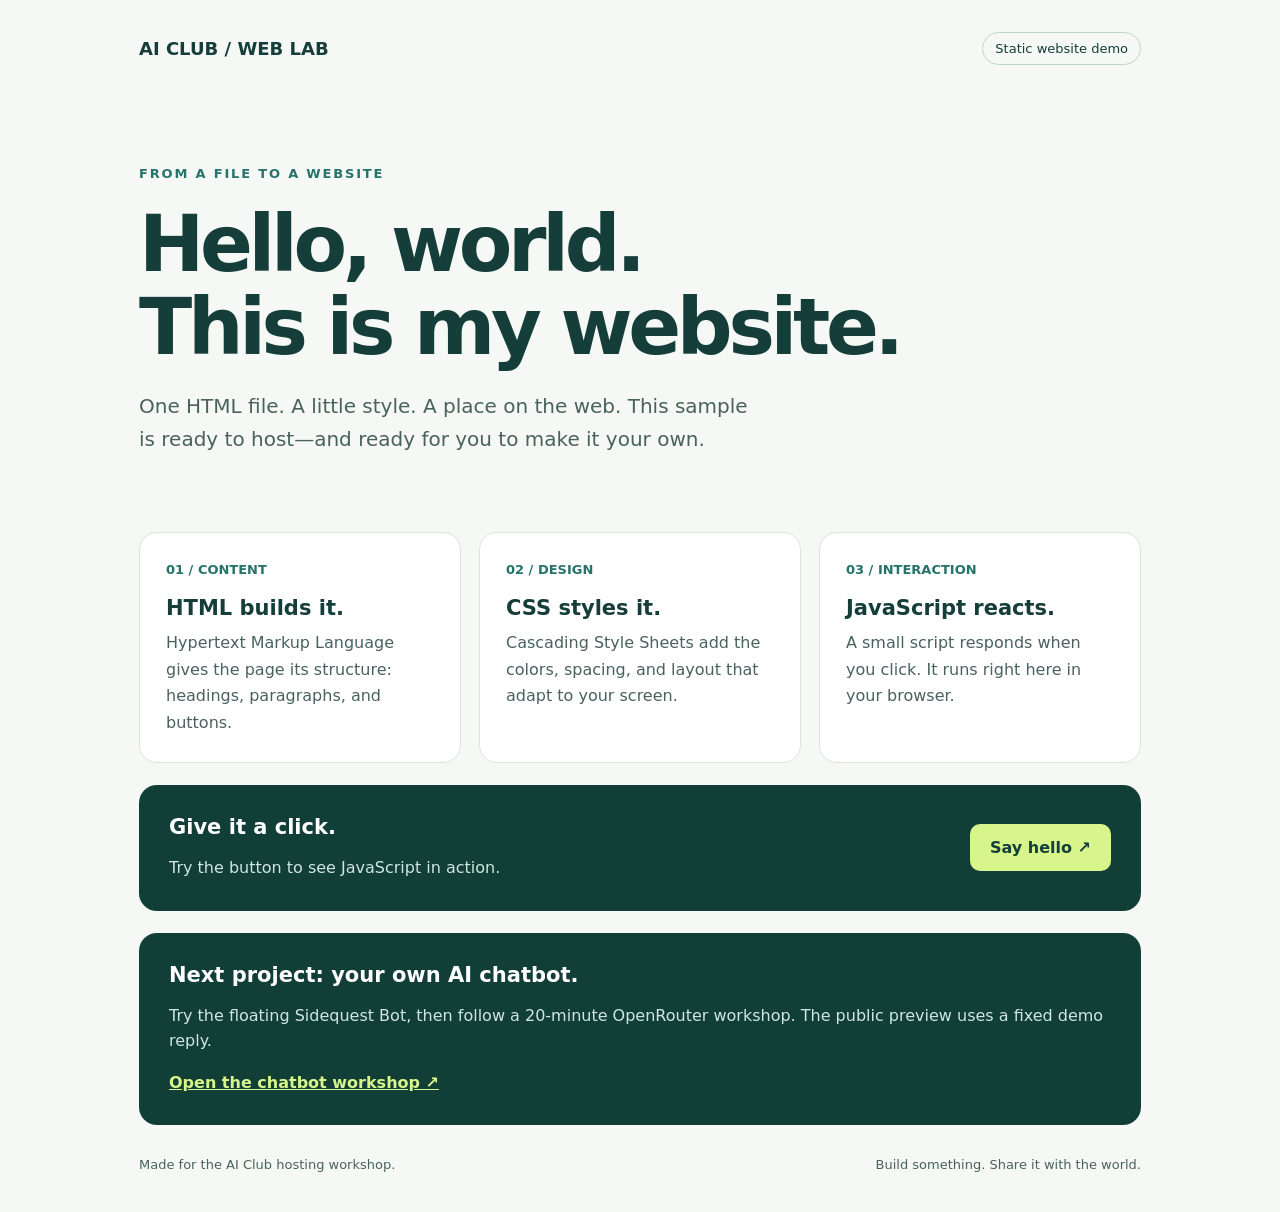
==== index.html @ be032c5f "Add 20-minute OpenRouter chatbot workshop and static preview" ====
<!doctype html>
<html lang="en">
<head>
  <meta charset="utf-8">
  <meta name="viewport" content="width=device-width, initial-scale=1">
  <meta name="description" content="A simple AI Club static website for learning how web hosting works.">
  <title>AI Club · My First Website</title>
  <style>
    :root { color-scheme: light; font-family: system-ui, sans-serif; color: #153d3a; background: #f5f8f5; }
    * { box-sizing: border-box; }
    body { margin: 0; }
    main { max-width: 1050px; margin: auto; padding: 32px 24px; }
    header, footer { display: flex; justify-content: space-between; gap: 16px; align-items: center; }
    .brand { font-weight: 800; font-size: 18px; }
    .badge { border: 1px solid #bdd7ce; border-radius: 30px; padding: 8px 12px; font-size: 13px; }
    .hero { padding: 88px 0 56px; max-width: 800px; }
    .eyebrow { color: #267369; font-size: 13px; font-weight: 750; letter-spacing: .14em; text-transform: uppercase; }
    h1 { font-size: clamp(42px, 7vw, 78px); line-height: 1.06; letter-spacing: -.055em; margin: 22px 0; }
    .intro { font-size: 20px; line-height: 1.65; max-width: 620px; color: #49625d; }
    .cards { display: grid; grid-template-columns: repeat(3, 1fr); gap: 18px; }
    article { background: white; border: 1px solid #dae5df; padding: 26px; border-radius: 18px; }
    .number { color: #267369; font-size: 13px; font-weight: 700; }
    h2 { font-size: 21px; margin: 18px 0 10px; }
    article p { color: #49625d; line-height: 1.65; margin: 0; }
    .demo { background: #123e38; color: white; border-radius: 18px; padding: 30px; margin-top: 22px; display: flex; align-items: center; justify-content: space-between; gap: 24px; }
    .demo h2 { margin-top: 0; }
    .demo p { color: #cee7df; line-height: 1.6; margin-bottom: 0; }
    button { background: #d7f58b; color: #153d3a; border: 0; border-radius: 10px; padding: 14px 20px; font: inherit; font-weight: 750; cursor: pointer; white-space: nowrap; }
    button:hover { background: #e5ffad; }
    button:focus-visible { outline: 3px solid white; outline-offset: 5px; }
    footer { padding: 32px 0 8px; font-size: 13px; color: #49625d; }
    @media (max-width: 650px) { .hero { padding-top: 56px; } .cards { grid-template-columns: 1fr; } .demo, footer { align-items: flex-start; flex-direction: column; } header { flex-wrap: wrap; } }
  </style>
</head>
<body>
  <main>
    <header>
      <span class="brand">AI CLUB / WEB LAB</span>
      <span class="badge">Static website demo</span>
    </header>
    <section class="hero" aria-labelledby="title">
      <p class="eyebrow">From a file to a website</p>
      <h1 id="title">Hello, world.<br>This is my website.</h1>
      <p class="intro">One HTML file. A little style. A place on the web. This sample is ready to host—and ready for you to make it your own.</p>
    </section>
    <section class="cards" aria-label="What makes this page work">
      <article><span class="number">01 / CONTENT</span><h2>HTML builds it.</h2><p>Hypertext Markup Language gives the page its structure: headings, paragraphs, and buttons.</p></article>
      <article><span class="number">02 / DESIGN</span><h2>CSS styles it.</h2><p>Cascading Style Sheets add the colors, spacing, and layout that adapt to your screen.</p></article>
      <article><span class="number">03 / INTERACTION</span><h2>JavaScript reacts.</h2><p>A small script responds when you click. It runs right here in your browser.</p></article>
    </section>
    <section class="demo" aria-labelledby="demo-title">
      <div><h2 id="demo-title">Give it a click.</h2><p id="result" role="status" aria-live="polite">Try the button to see JavaScript in action.</p></div>
      <button id="demo-button" type="button">Say hello ↗</button>
    </section>
    <section class="demo" aria-labelledby="ai-title">
      <div><h2 id="ai-title">Next project: your own AI chatbot.</h2><p>Try the floating Sidequest Bot, then follow a 20-minute OpenRouter workshop. The public preview uses a fixed demo reply.</p><p><a href="ai-sidequest/" style="color:#d7f58b;font-weight:700">Open the chatbot workshop ↗</a></p></div>
    </section>
    <noscript><p>JavaScript is disabled. You can still read this page; enable it to try the button.</p></noscript>
    <footer><span>Made for the AI Club hosting workshop.</span><span>Build something. Share it with the world.</span></footer>
  </main>
  <script>
    let clicks = 0;
    document.getElementById('demo-button').addEventListener('click', () => {
      clicks += 1;
      document.getElementById('result').textContent = `Hello from your browser! You clicked ${clicks} ${clicks === 1 ? 'time' : 'times'}.`;
    });
  </script>
</body>
</html>
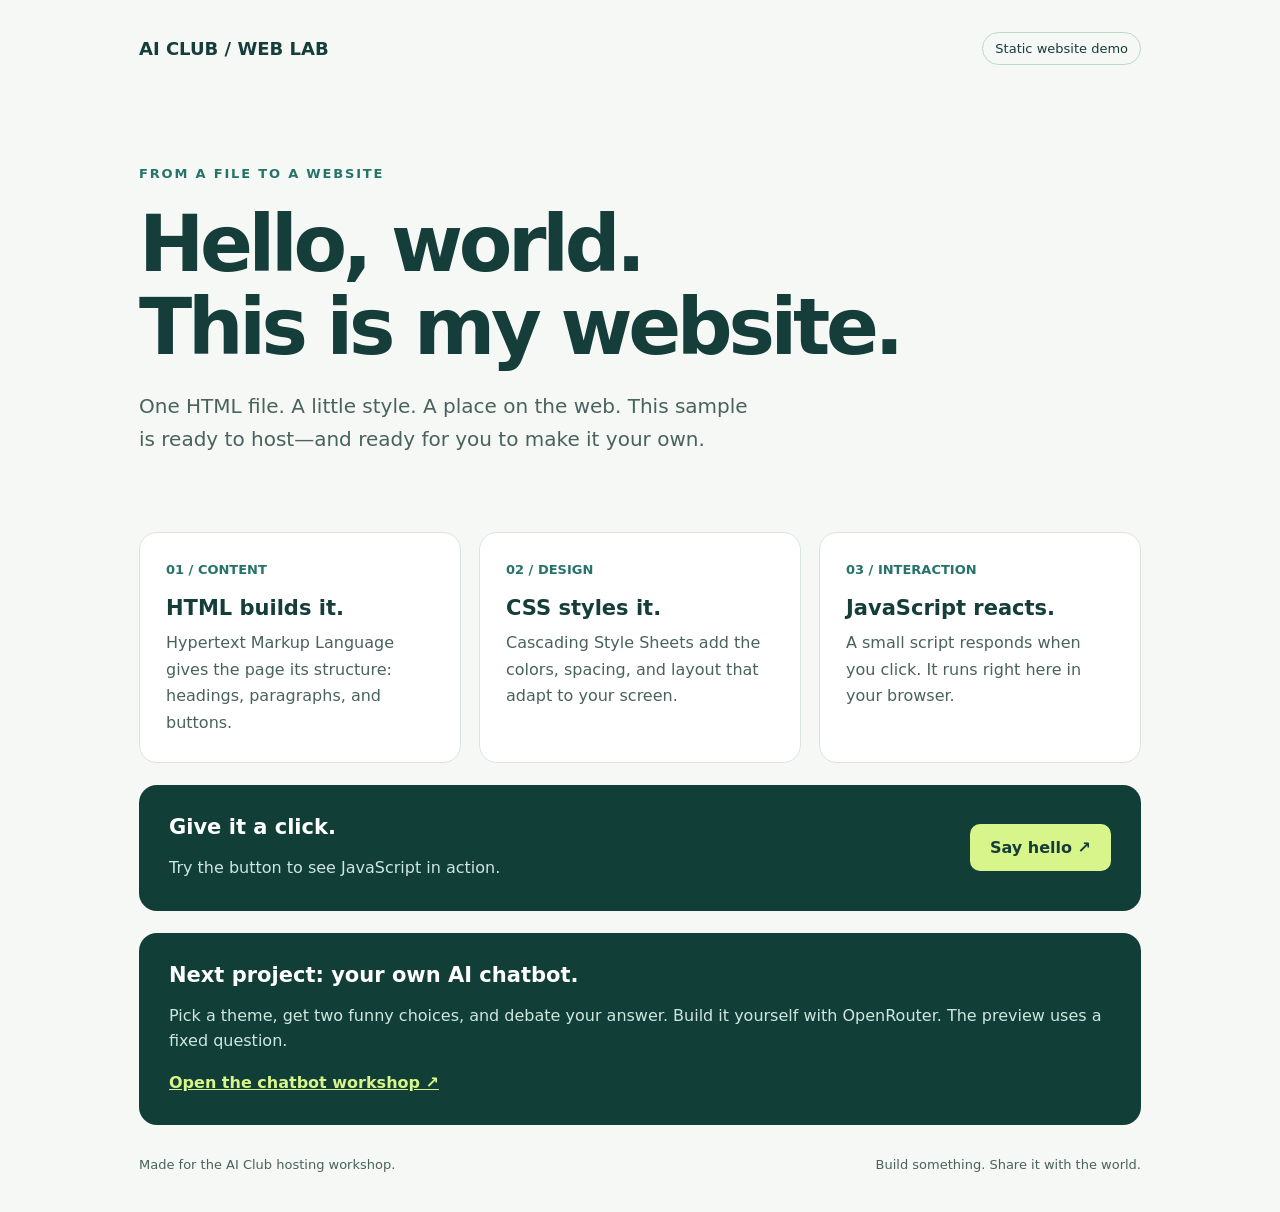
==== commit 113b16b2: "Simplify workshop slides and replace Sidequest with Would You Rather" ====
--- a/index.html
+++ b/index.html
@@ -53,7 +53,7 @@
       <button id="demo-button" type="button">Say hello ↗</button>
     </section>
     <section class="demo" aria-labelledby="ai-title">
-      <div><h2 id="ai-title">Next project: your own AI chatbot.</h2><p>Try the floating Sidequest Bot, then follow a 20-minute OpenRouter workshop. The public preview uses a fixed demo reply.</p><p><a href="ai-sidequest/" style="color:#d7f58b;font-weight:700">Open the chatbot workshop ↗</a></p></div>
+      <div><h2 id="ai-title">Next project: your own AI chatbot.</h2><p>Pick a theme, get two funny choices, and debate your answer. Build it yourself with OpenRouter. The preview uses a fixed question.</p><p><a href="ai-would-you-rather/" style="color:#d7f58b;font-weight:700">Open the chatbot workshop ↗</a></p></div>
     </section>
     <noscript><p>JavaScript is disabled. You can still read this page; enable it to try the button.</p></noscript>
     <footer><span>Made for the AI Club hosting workshop.</span><span>Build something. Share it with the world.</span></footer>
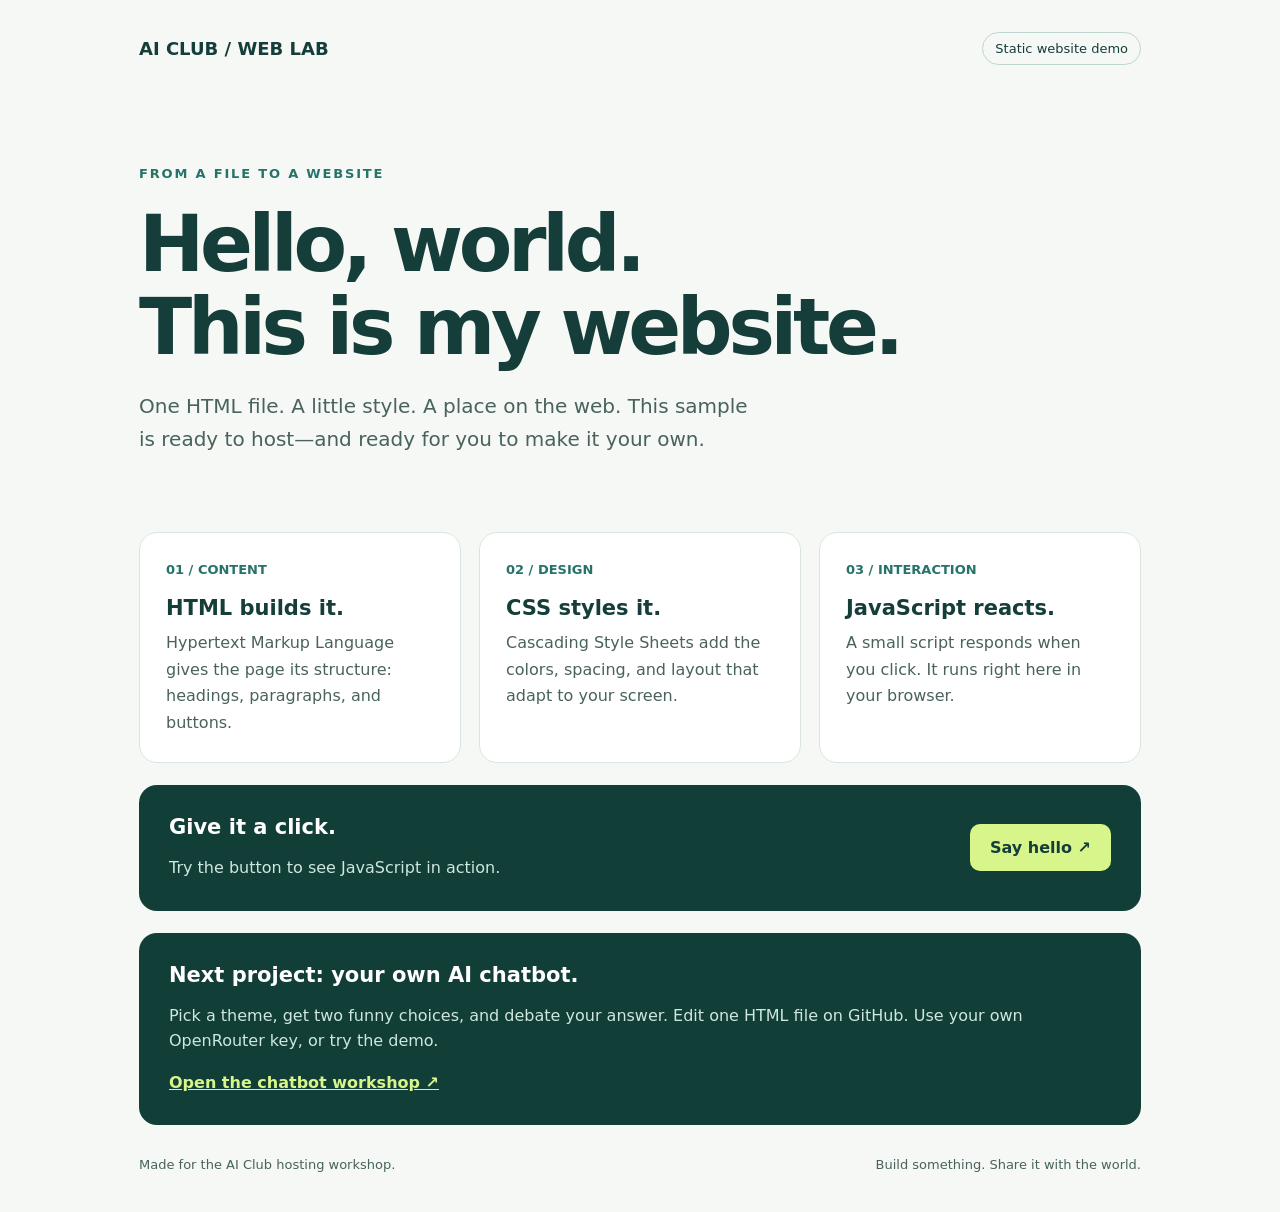
==== commit 2c930b15: "Make AI workshop browser-only with GitHub editing and visitor keys" ====
--- a/index.html
+++ b/index.html
@@ -53,7 +53,7 @@
       <button id="demo-button" type="button">Say hello ↗</button>
     </section>
     <section class="demo" aria-labelledby="ai-title">
-      <div><h2 id="ai-title">Next project: your own AI chatbot.</h2><p>Pick a theme, get two funny choices, and debate your answer. Build it yourself with OpenRouter. The preview uses a fixed question.</p><p><a href="ai-would-you-rather/" style="color:#d7f58b;font-weight:700">Open the chatbot workshop ↗</a></p></div>
+      <div><h2 id="ai-title">Next project: your own AI chatbot.</h2><p>Pick a theme, get two funny choices, and debate your answer. Edit one HTML file on GitHub. Use your own OpenRouter key, or try the demo.</p><p><a href="ai-would-you-rather/" style="color:#d7f58b;font-weight:700">Open the chatbot workshop ↗</a></p></div>
     </section>
     <noscript><p>JavaScript is disabled. You can still read this page; enable it to try the button.</p></noscript>
     <footer><span>Made for the AI Club hosting workshop.</span><span>Build something. Share it with the world.</span></footer>
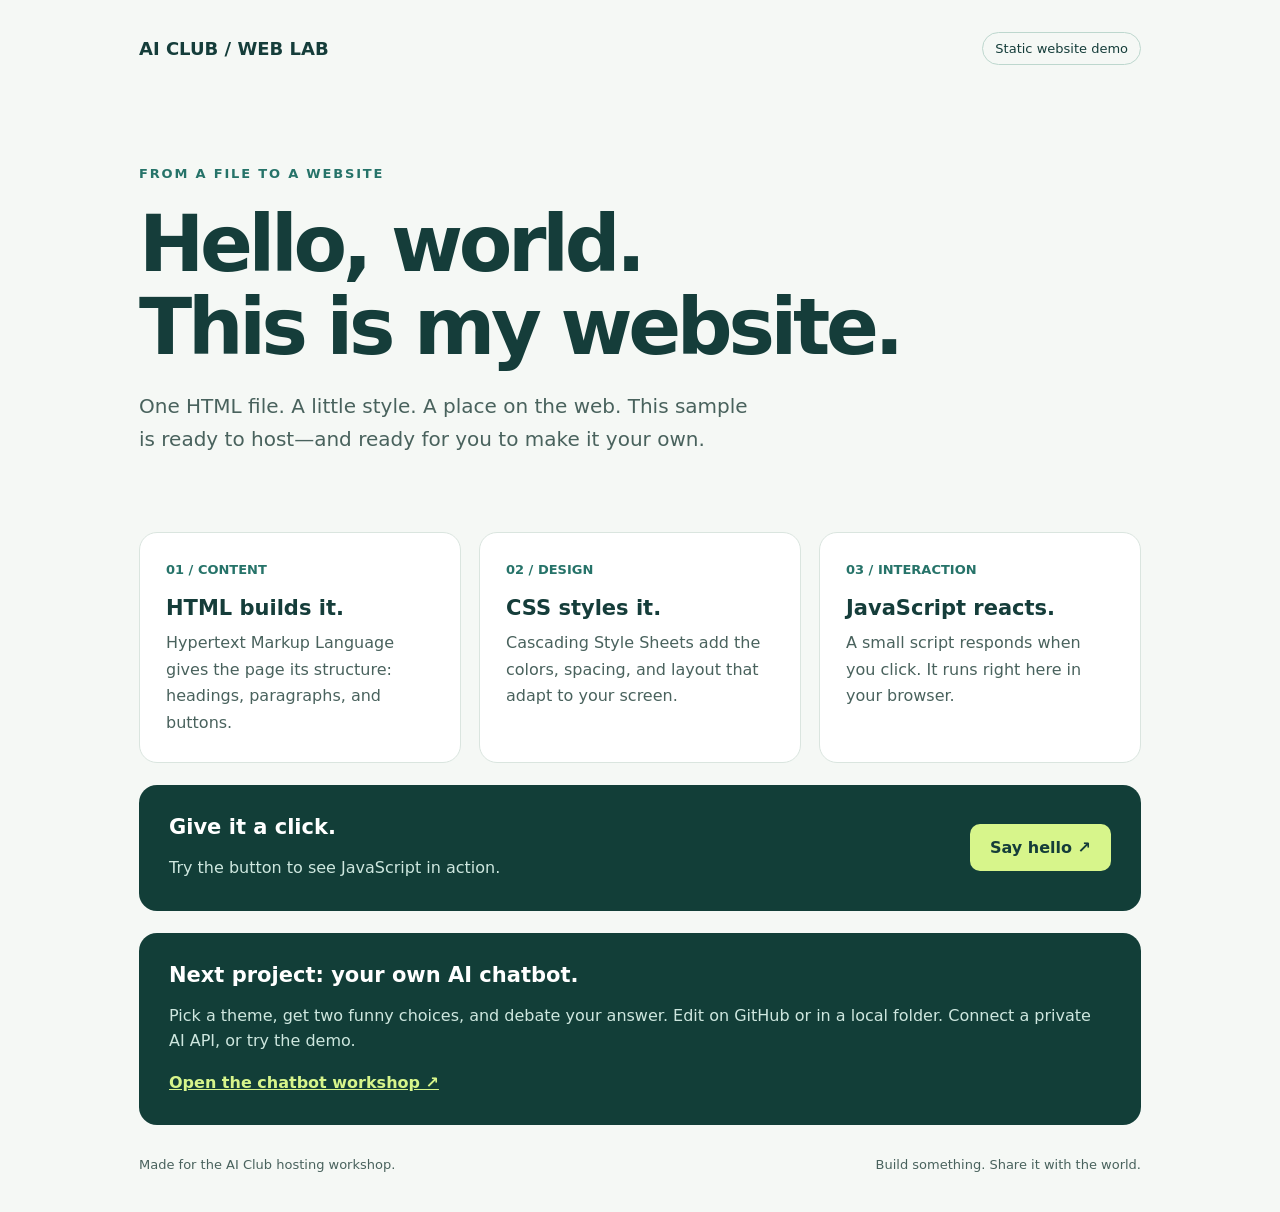
==== commit cf596ea1: "Teach private OpenRouter API deployment with GitHub Secrets" ====
--- a/index.html
+++ b/index.html
@@ -53,7 +53,7 @@
       <button id="demo-button" type="button">Say hello ↗</button>
     </section>
     <section class="demo" aria-labelledby="ai-title">
-      <div><h2 id="ai-title">Next project: your own AI chatbot.</h2><p>Pick a theme, get two funny choices, and debate your answer. Edit one HTML file on GitHub. Use your own OpenRouter key, or try the demo.</p><p><a href="ai-would-you-rather/" style="color:#d7f58b;font-weight:700">Open the chatbot workshop ↗</a></p></div>
+      <div><h2 id="ai-title">Next project: your own AI chatbot.</h2><p>Pick a theme, get two funny choices, and debate your answer. Edit on GitHub or in a local folder. Connect a private AI API, or try the demo.</p><p><a href="ai-would-you-rather/" style="color:#d7f58b;font-weight:700">Open the chatbot workshop ↗</a></p></div>
     </section>
     <noscript><p>JavaScript is disabled. You can still read this page; enable it to try the button.</p></noscript>
     <footer><span>Made for the AI Club hosting workshop.</span><span>Build something. Share it with the world.</span></footer>
@@ -67,3 +67,4 @@
   </script>
 </body>
 </html>
+
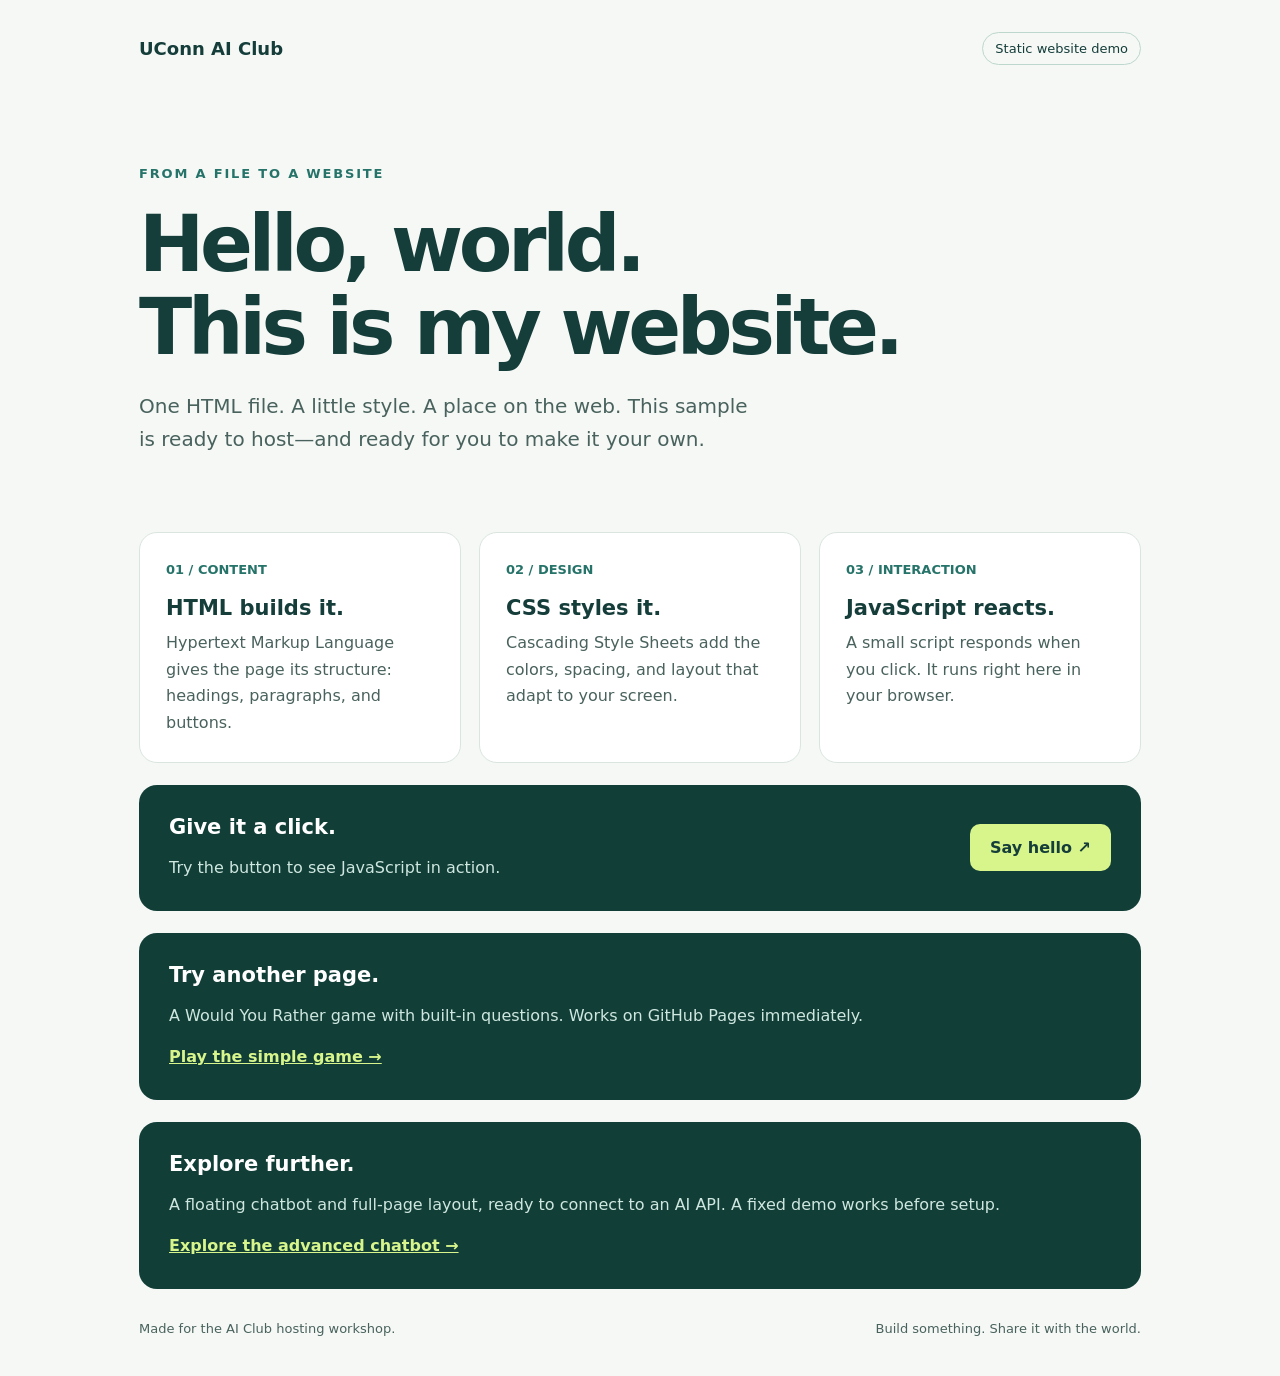
==== commit f5c55768: "Simplify UConn workshop with static game and optional AI route" ====
--- a/index.html
+++ b/index.html
@@ -4,7 +4,7 @@
   <meta charset="utf-8">
   <meta name="viewport" content="width=device-width, initial-scale=1">
   <meta name="description" content="A simple AI Club static website for learning how web hosting works.">
-  <title>AI Club · My First Website</title>
+  <title>UConn AI Club · My First Website</title>
   <style>
     :root { color-scheme: light; font-family: system-ui, sans-serif; color: #153d3a; background: #f5f8f5; }
     * { box-sizing: border-box; }
@@ -35,7 +35,7 @@
 <body>
   <main>
     <header>
-      <span class="brand">AI CLUB / WEB LAB</span>
+      <span class="brand">UConn AI Club</span>
       <span class="badge">Static website demo</span>
     </header>
     <section class="hero" aria-labelledby="title">
@@ -52,8 +52,11 @@
       <div><h2 id="demo-title">Give it a click.</h2><p id="result" role="status" aria-live="polite">Try the button to see JavaScript in action.</p></div>
       <button id="demo-button" type="button">Say hello ↗</button>
     </section>
+    <section class="demo" aria-labelledby="game-title">
+      <div><h2 id="game-title">Try another page.</h2><p>A Would You Rather game with built-in questions. Works on GitHub Pages immediately.</p><p><a href="game/" style="color:#d7f58b;font-weight:700">Play the simple game →</a></p></div>
+    </section>
     <section class="demo" aria-labelledby="ai-title">
-      <div><h2 id="ai-title">Next project: your own AI chatbot.</h2><p>Pick a theme, get two funny choices, and debate your answer. Edit on GitHub or in a local folder. Connect a private AI API, or try the demo.</p><p><a href="ai-would-you-rather/" style="color:#d7f58b;font-weight:700">Open the chatbot workshop ↗</a></p></div>
+      <div><h2 id="ai-title">Explore further.</h2><p>A floating chatbot and full-page layout, ready to connect to an AI API. A fixed demo works before setup.</p><p><a href="ai-would-you-rather/" style="color:#d7f58b;font-weight:700">Explore the advanced chatbot →</a></p></div>
     </section>
     <noscript><p>JavaScript is disabled. You can still read this page; enable it to try the button.</p></noscript>
     <footer><span>Made for the AI Club hosting workshop.</span><span>Build something. Share it with the world.</span></footer>
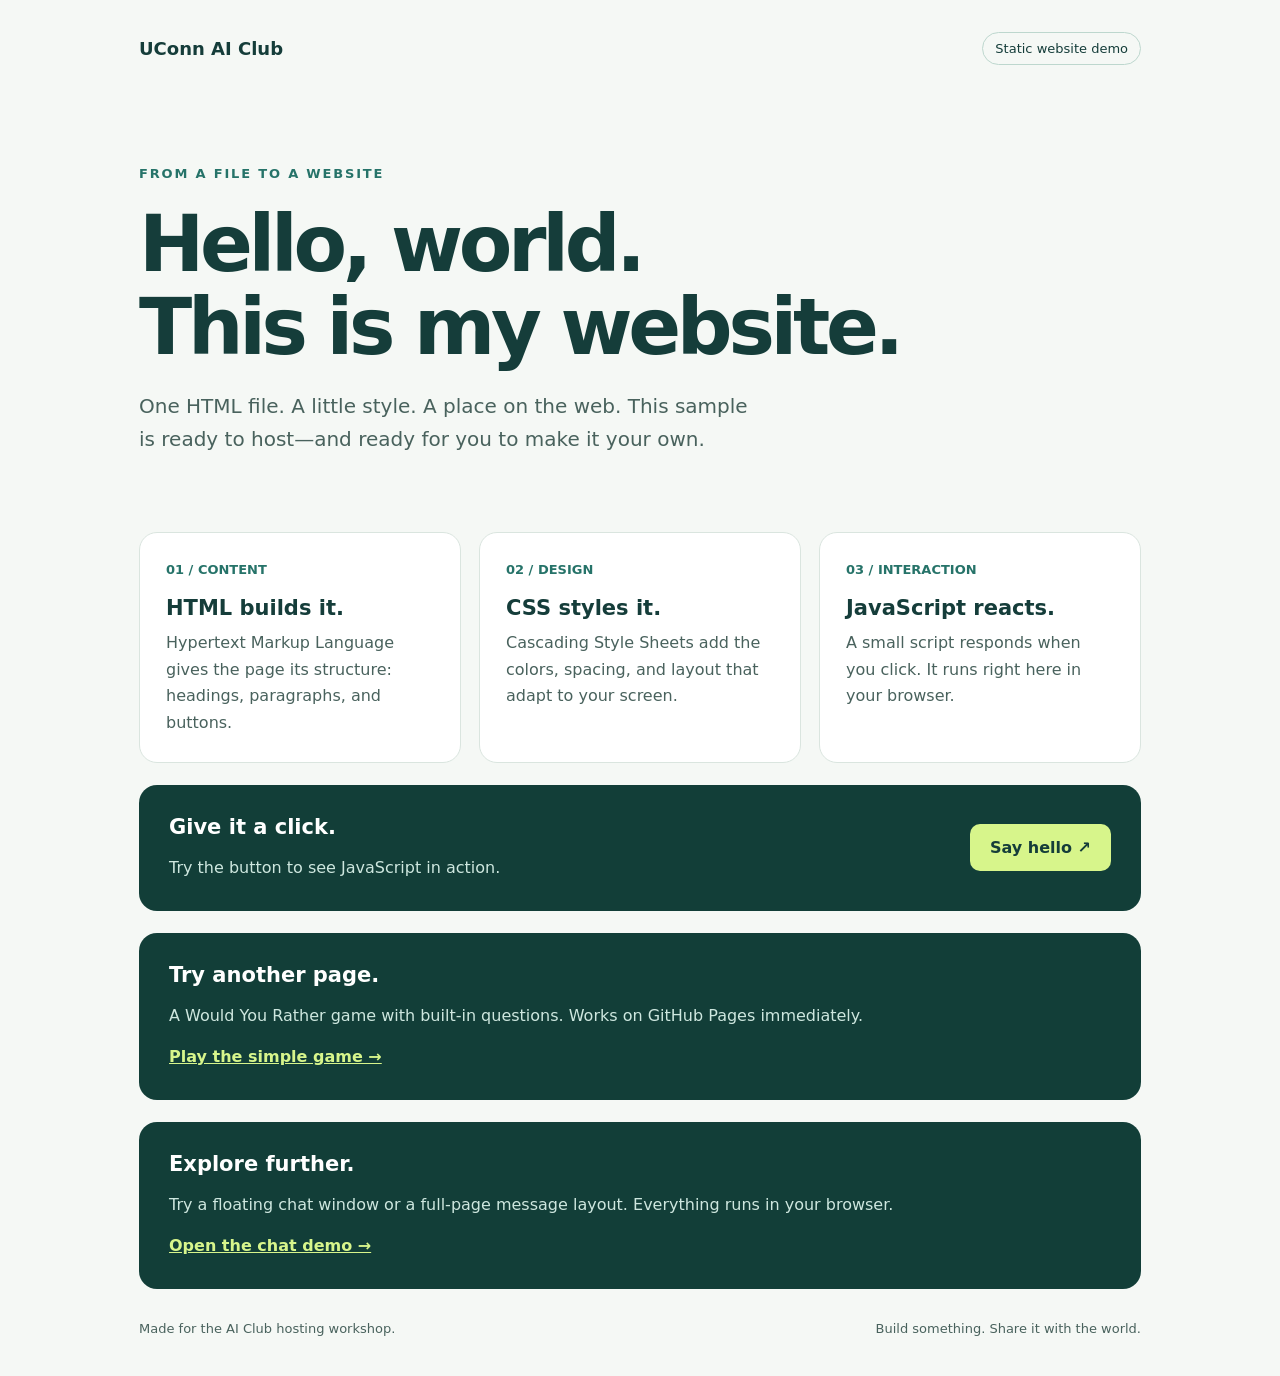
==== commit 28eaeaf2: "Keep static pages and existing Pages publishing; remove workshop extras" ====
--- a/index.html
+++ b/index.html
@@ -56,7 +56,7 @@
       <div><h2 id="game-title">Try another page.</h2><p>A Would You Rather game with built-in questions. Works on GitHub Pages immediately.</p><p><a href="game/" style="color:#d7f58b;font-weight:700">Play the simple game →</a></p></div>
     </section>
     <section class="demo" aria-labelledby="ai-title">
-      <div><h2 id="ai-title">Explore further.</h2><p>A floating chatbot and full-page layout, ready to connect to an AI API. A fixed demo works before setup.</p><p><a href="ai-would-you-rather/" style="color:#d7f58b;font-weight:700">Explore the advanced chatbot →</a></p></div>
+      <div><h2 id="ai-title">Explore further.</h2><p>Try a floating chat window or a full-page message layout. Everything runs in your browser.</p><p><a href="ai-would-you-rather/" style="color:#d7f58b;font-weight:700">Open the chat demo →</a></p></div>
     </section>
     <noscript><p>JavaScript is disabled. You can still read this page; enable it to try the button.</p></noscript>
     <footer><span>Made for the AI Club hosting workshop.</span><span>Build something. Share it with the world.</span></footer>
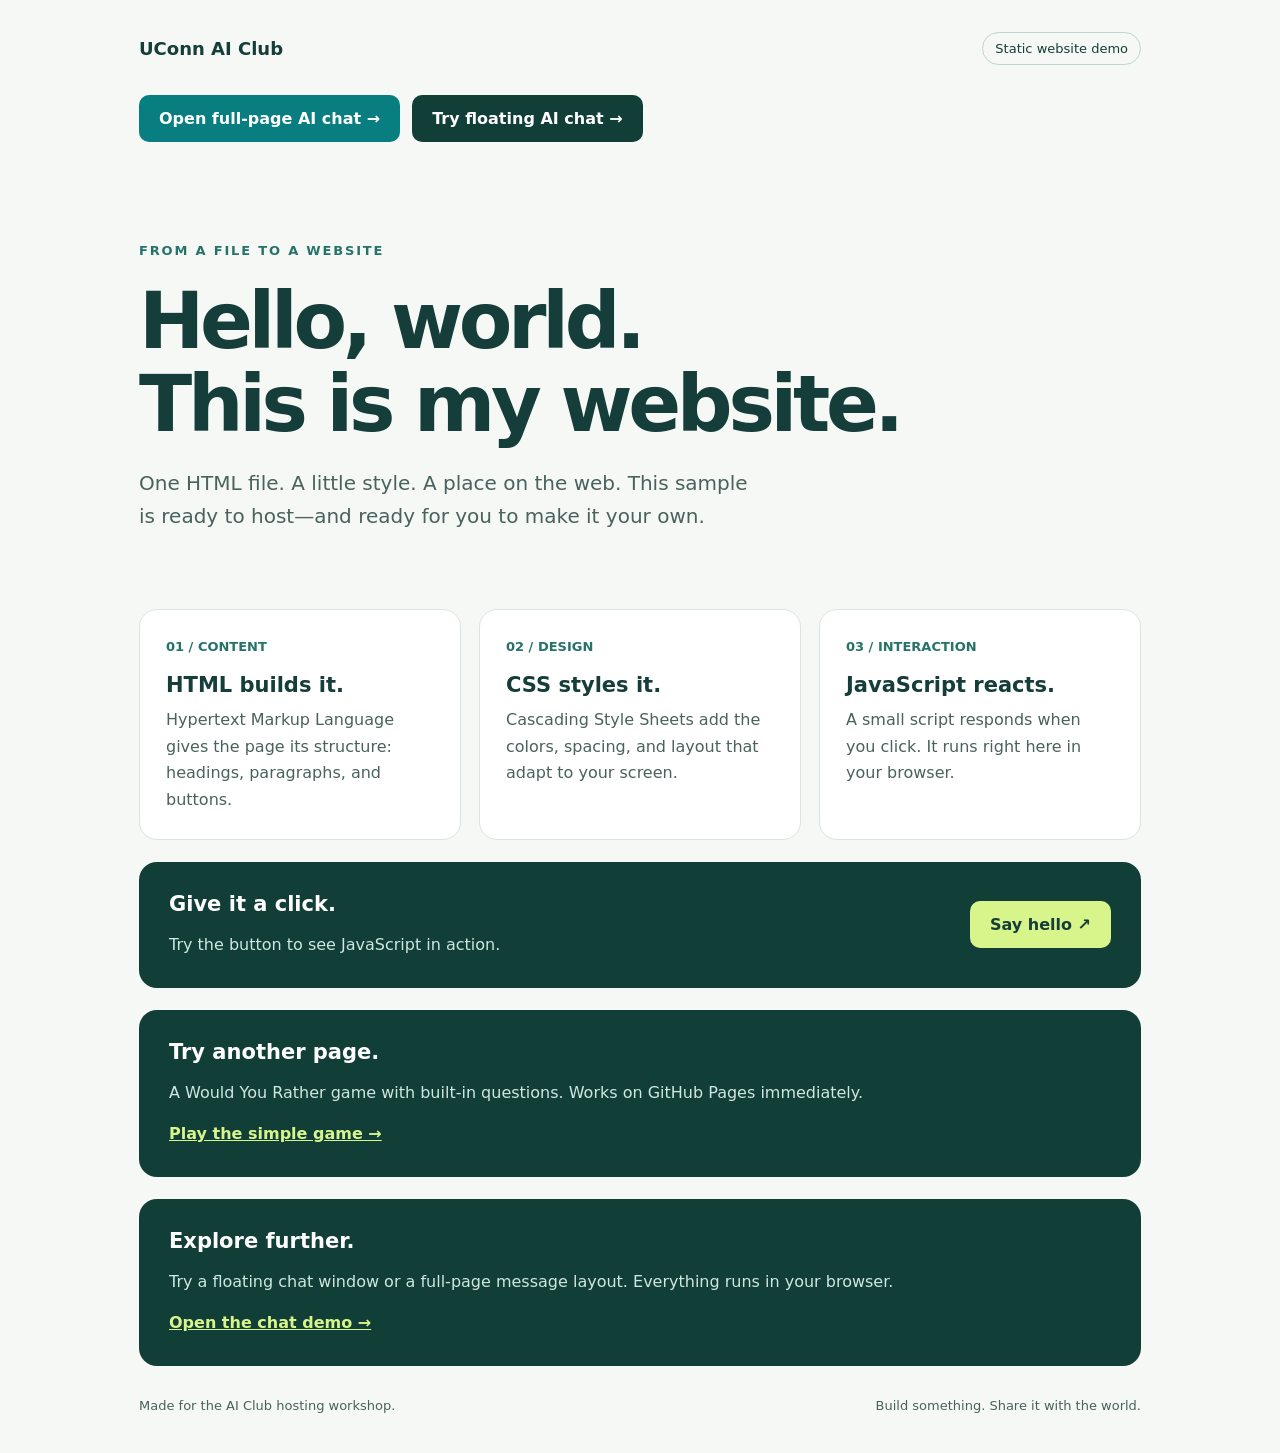
==== commit be29e7ba: "Add direct AI chat routes, prominent key controls and Markdown replies" ====
--- a/index.html
+++ b/index.html
@@ -38,6 +38,10 @@
       <span class="brand">UConn AI Club</span>
       <span class="badge">Static website demo</span>
     </header>
+    <nav aria-label="AI chat pages" style="display:flex;flex-wrap:wrap;gap:12px;margin-top:30px">
+      <a href="chat/" style="background:#087e80;color:white;padding:14px 20px;border-radius:10px;font-weight:700;text-decoration:none">Open full-page AI chat →</a>
+      <a href="ai-would-you-rather/" style="background:#123e38;color:white;padding:14px 20px;border-radius:10px;font-weight:700;text-decoration:none">Try floating AI chat →</a>
+    </nav>
     <section class="hero" aria-labelledby="title">
       <p class="eyebrow">From a file to a website</p>
       <h1 id="title">Hello, world.<br>This is my website.</h1>
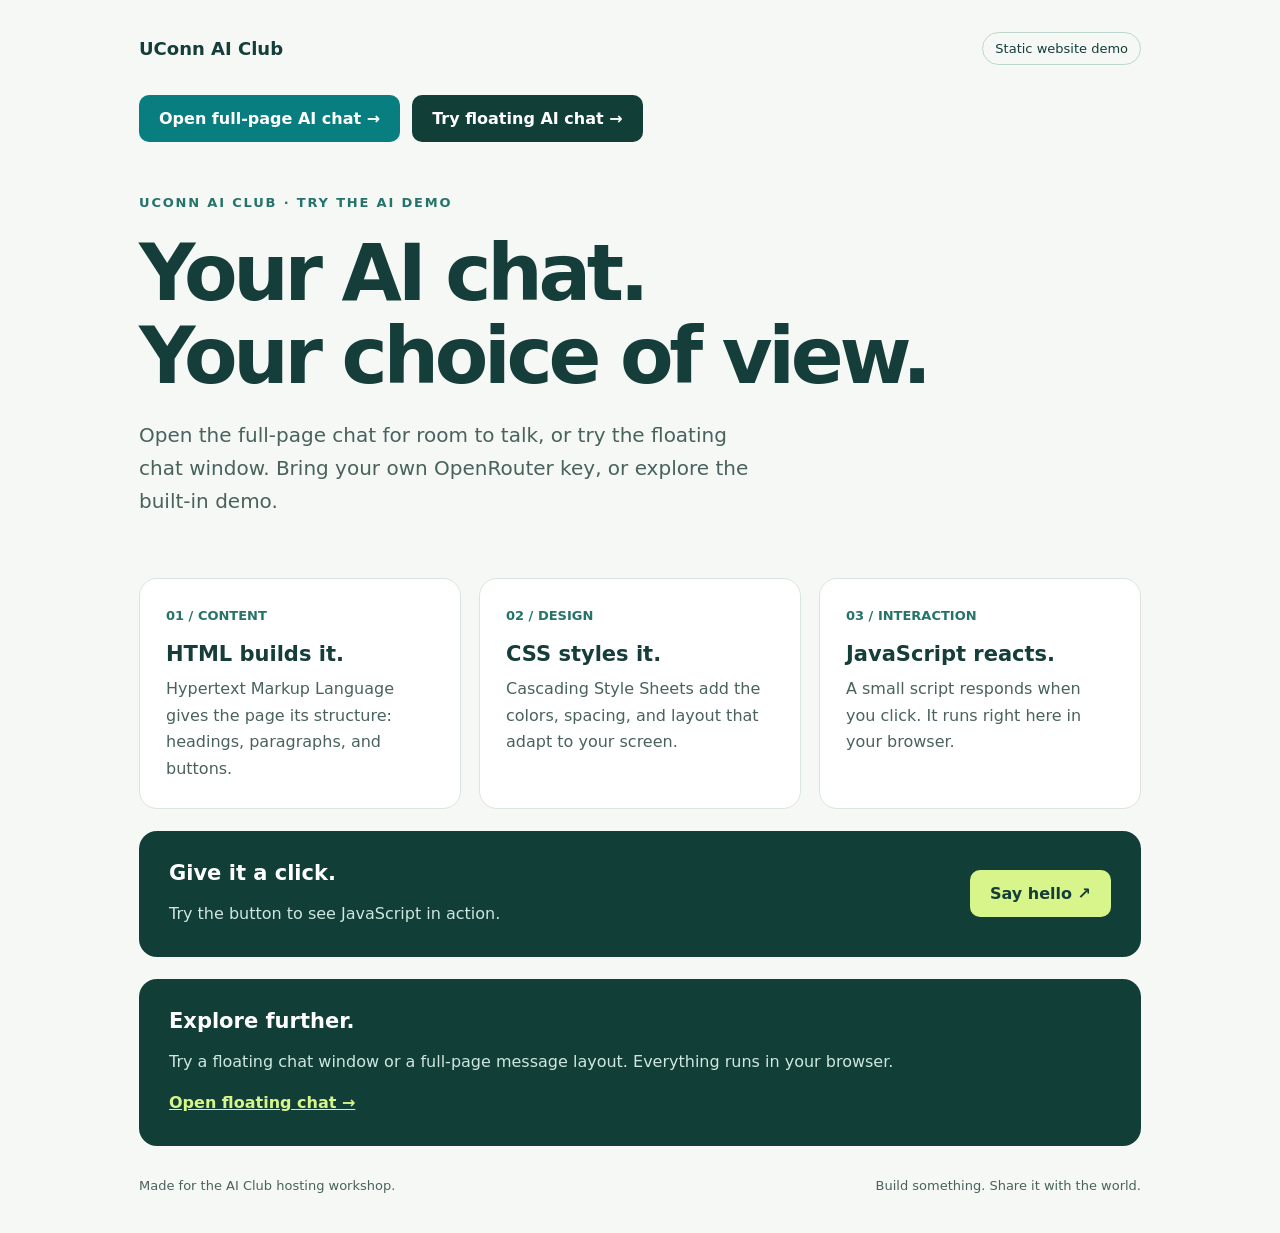
==== commit 1969f864: "Remove game page and make AI chat fill the viewport" ====
--- a/index.html
+++ b/index.html
@@ -13,7 +13,7 @@
     header, footer { display: flex; justify-content: space-between; gap: 16px; align-items: center; }
     .brand { font-weight: 800; font-size: 18px; }
     .badge { border: 1px solid #bdd7ce; border-radius: 30px; padding: 8px 12px; font-size: 13px; }
-    .hero { padding: 88px 0 56px; max-width: 800px; }
+    .hero { padding: 40px 0 40px; max-width: 800px; }
     .eyebrow { color: #267369; font-size: 13px; font-weight: 750; letter-spacing: .14em; text-transform: uppercase; }
     h1 { font-size: clamp(42px, 7vw, 78px); line-height: 1.06; letter-spacing: -.055em; margin: 22px 0; }
     .intro { font-size: 20px; line-height: 1.65; max-width: 620px; color: #49625d; }
@@ -29,7 +29,7 @@
     button:hover { background: #e5ffad; }
     button:focus-visible { outline: 3px solid white; outline-offset: 5px; }
     footer { padding: 32px 0 8px; font-size: 13px; color: #49625d; }
-    @media (max-width: 650px) { .hero { padding-top: 56px; } .cards { grid-template-columns: 1fr; } .demo, footer { align-items: flex-start; flex-direction: column; } header { flex-wrap: wrap; } }
+    @media (max-width: 650px) { .hero { padding-top: 32px; } .cards { grid-template-columns: 1fr; } .demo, footer { align-items: flex-start; flex-direction: column; } header { flex-wrap: wrap; } }
   </style>
 </head>
 <body>
@@ -43,9 +43,9 @@
       <a href="ai-would-you-rather/" style="background:#123e38;color:white;padding:14px 20px;border-radius:10px;font-weight:700;text-decoration:none">Try floating AI chat →</a>
     </nav>
     <section class="hero" aria-labelledby="title">
-      <p class="eyebrow">From a file to a website</p>
-      <h1 id="title">Hello, world.<br>This is my website.</h1>
-      <p class="intro">One HTML file. A little style. A place on the web. This sample is ready to host—and ready for you to make it your own.</p>
+      <p class="eyebrow">UConn AI Club · Try the AI demo</p>
+      <h1 id="title">Your AI chat.<br>Your choice of view.</h1>
+      <p class="intro">Open the full-page chat for room to talk, or try the floating chat window. Bring your own OpenRouter key, or explore the built-in demo.</p>
     </section>
     <section class="cards" aria-label="What makes this page work">
       <article><span class="number">01 / CONTENT</span><h2>HTML builds it.</h2><p>Hypertext Markup Language gives the page its structure: headings, paragraphs, and buttons.</p></article>
@@ -56,11 +56,8 @@
       <div><h2 id="demo-title">Give it a click.</h2><p id="result" role="status" aria-live="polite">Try the button to see JavaScript in action.</p></div>
       <button id="demo-button" type="button">Say hello ↗</button>
     </section>
-    <section class="demo" aria-labelledby="game-title">
-      <div><h2 id="game-title">Try another page.</h2><p>A Would You Rather game with built-in questions. Works on GitHub Pages immediately.</p><p><a href="game/" style="color:#d7f58b;font-weight:700">Play the simple game →</a></p></div>
-    </section>
     <section class="demo" aria-labelledby="ai-title">
-      <div><h2 id="ai-title">Explore further.</h2><p>Try a floating chat window or a full-page message layout. Everything runs in your browser.</p><p><a href="ai-would-you-rather/" style="color:#d7f58b;font-weight:700">Open the chat demo →</a></p></div>
+      <div><h2 id="ai-title">Explore further.</h2><p>Try a floating chat window or a full-page message layout. Everything runs in your browser.</p><p><a href="ai-would-you-rather/" style="color:#d7f58b;font-weight:700">Open floating chat →</a></p></div>
     </section>
     <noscript><p>JavaScript is disabled. You can still read this page; enable it to try the button.</p></noscript>
     <footer><span>Made for the AI Club hosting workshop.</span><span>Build something. Share it with the world.</span></footer>
